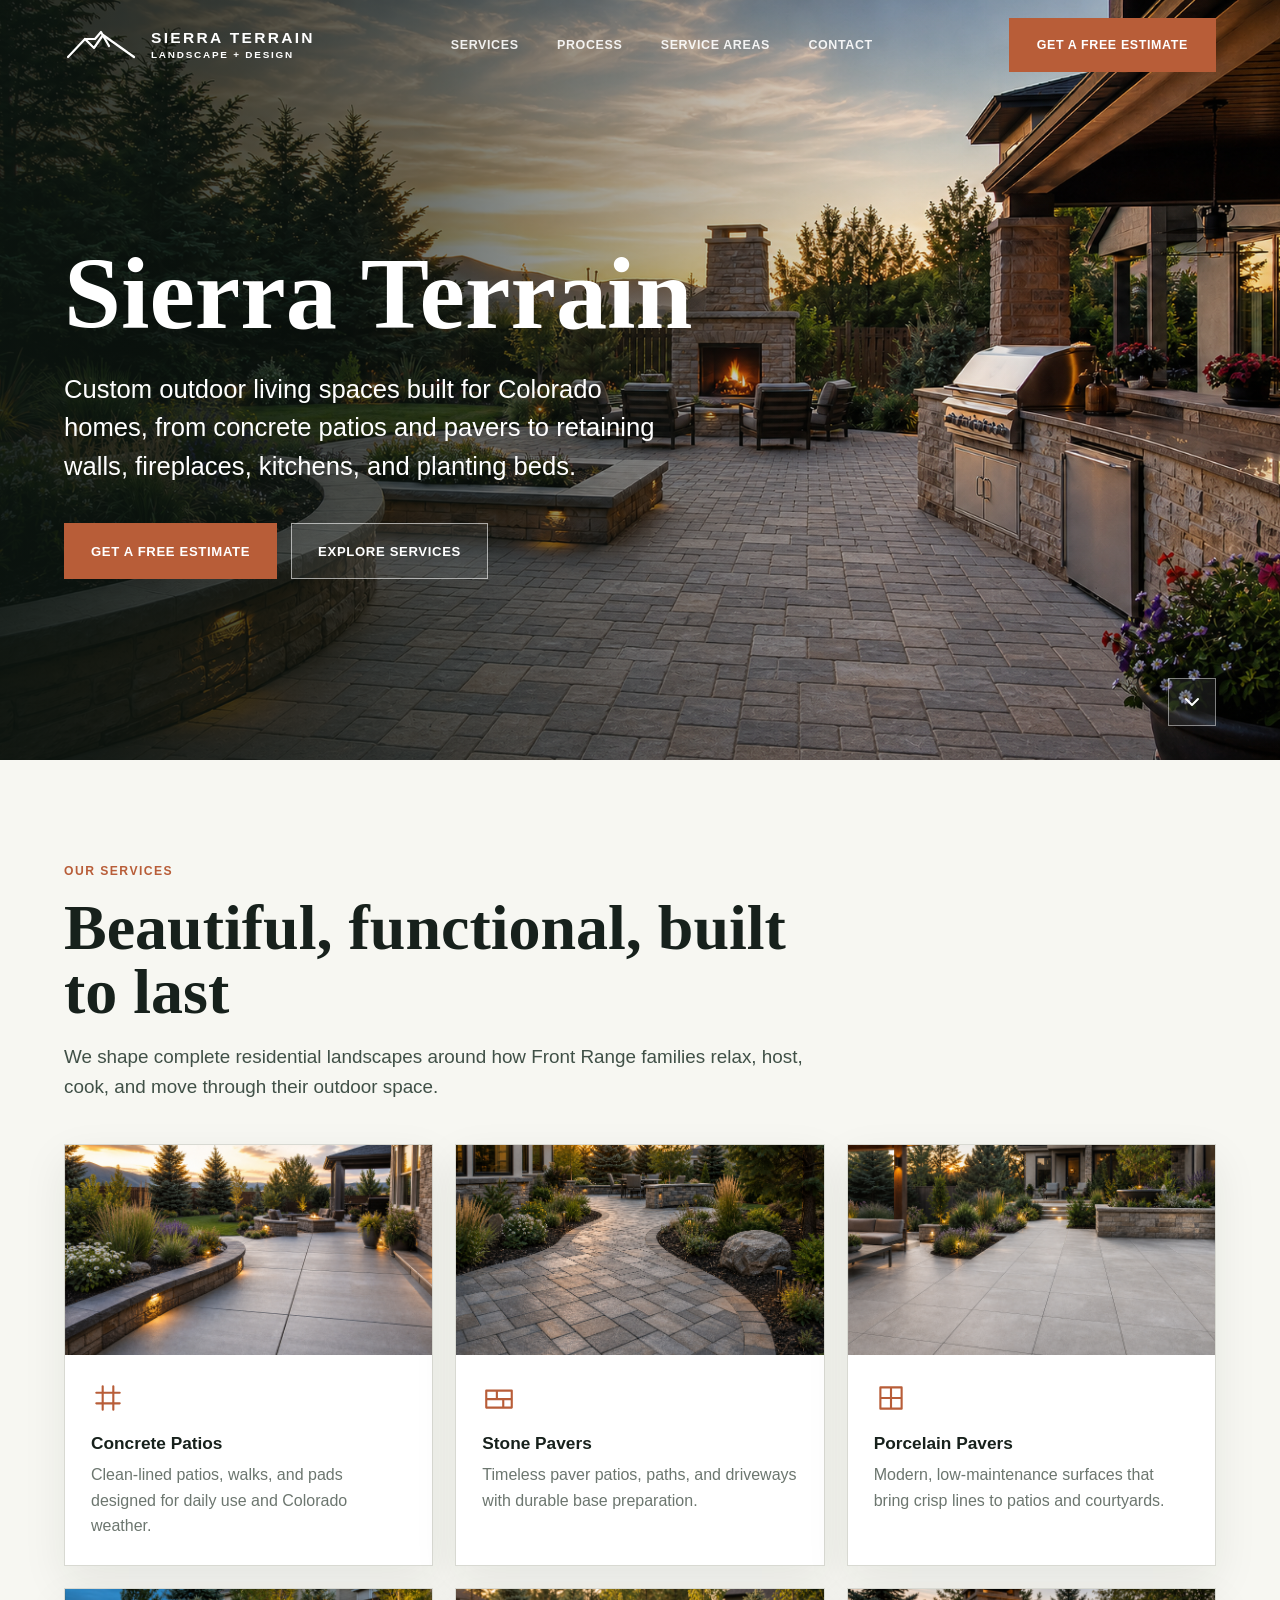
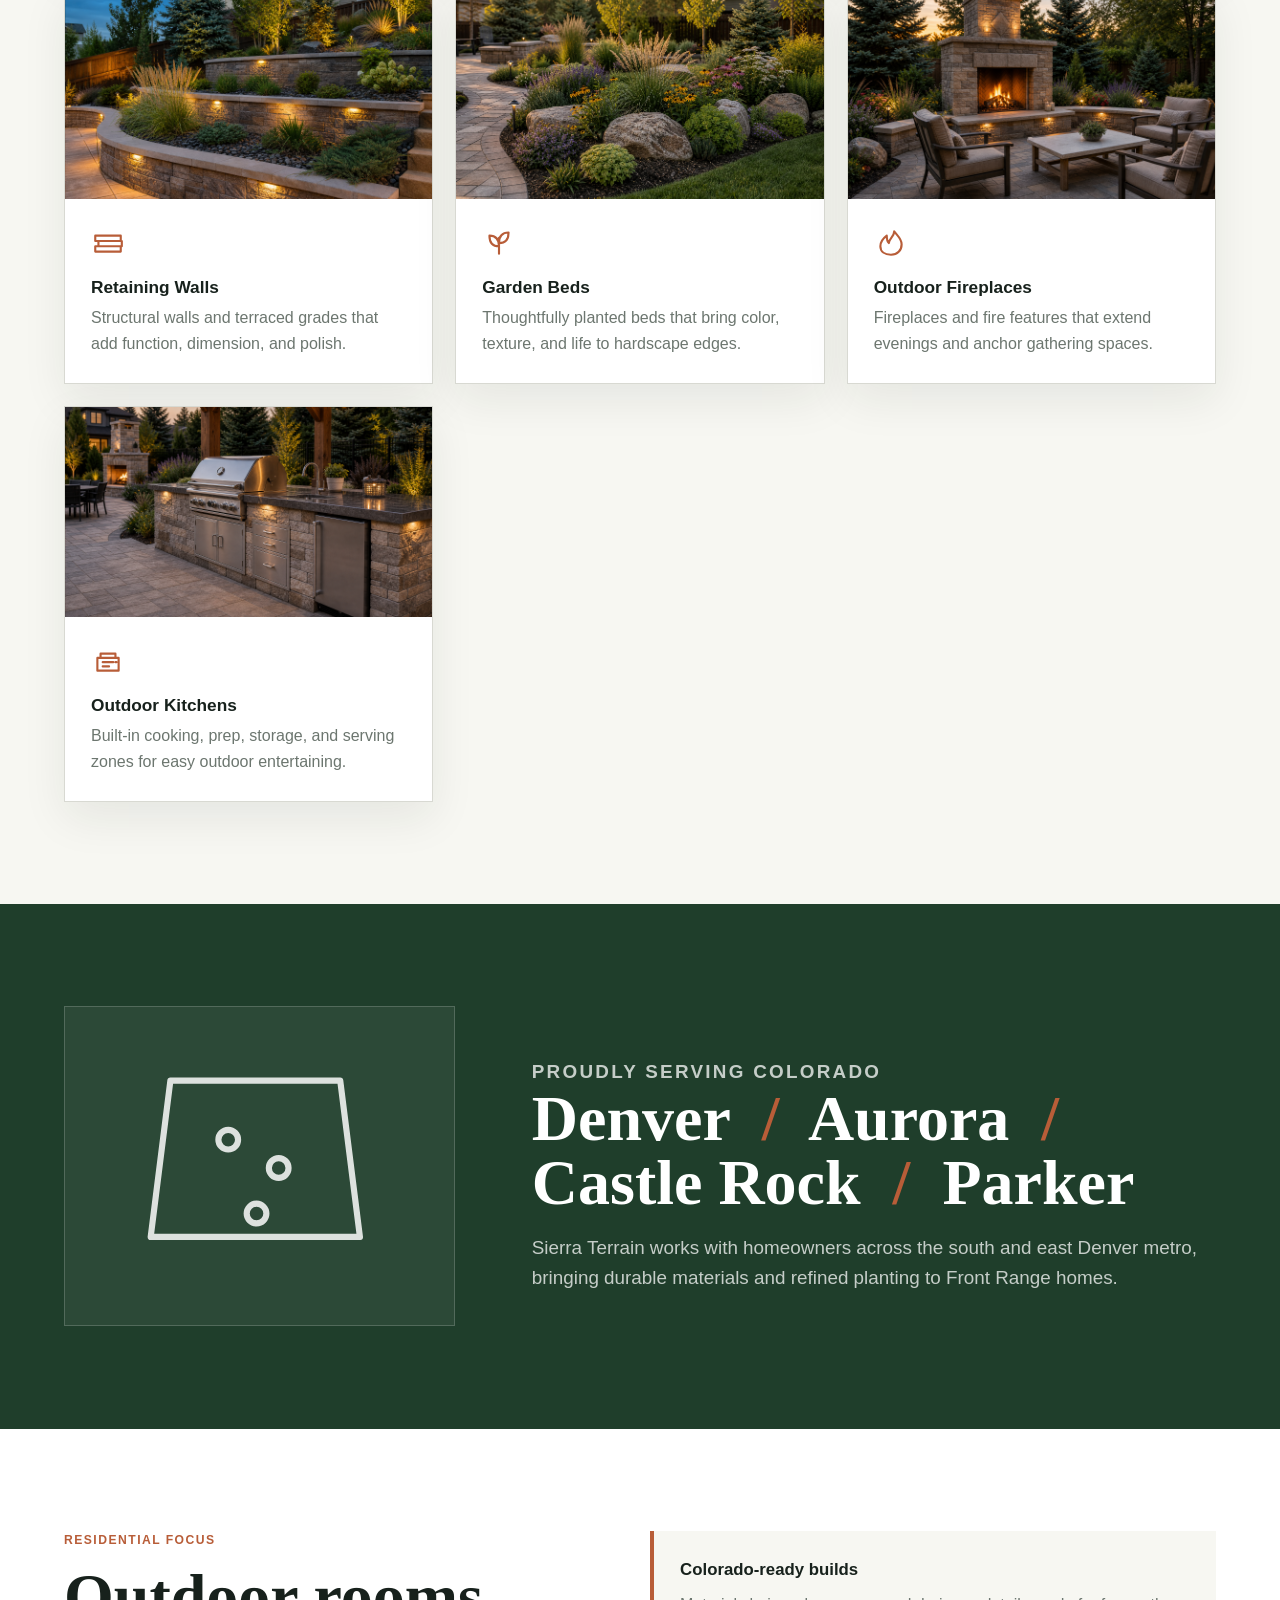
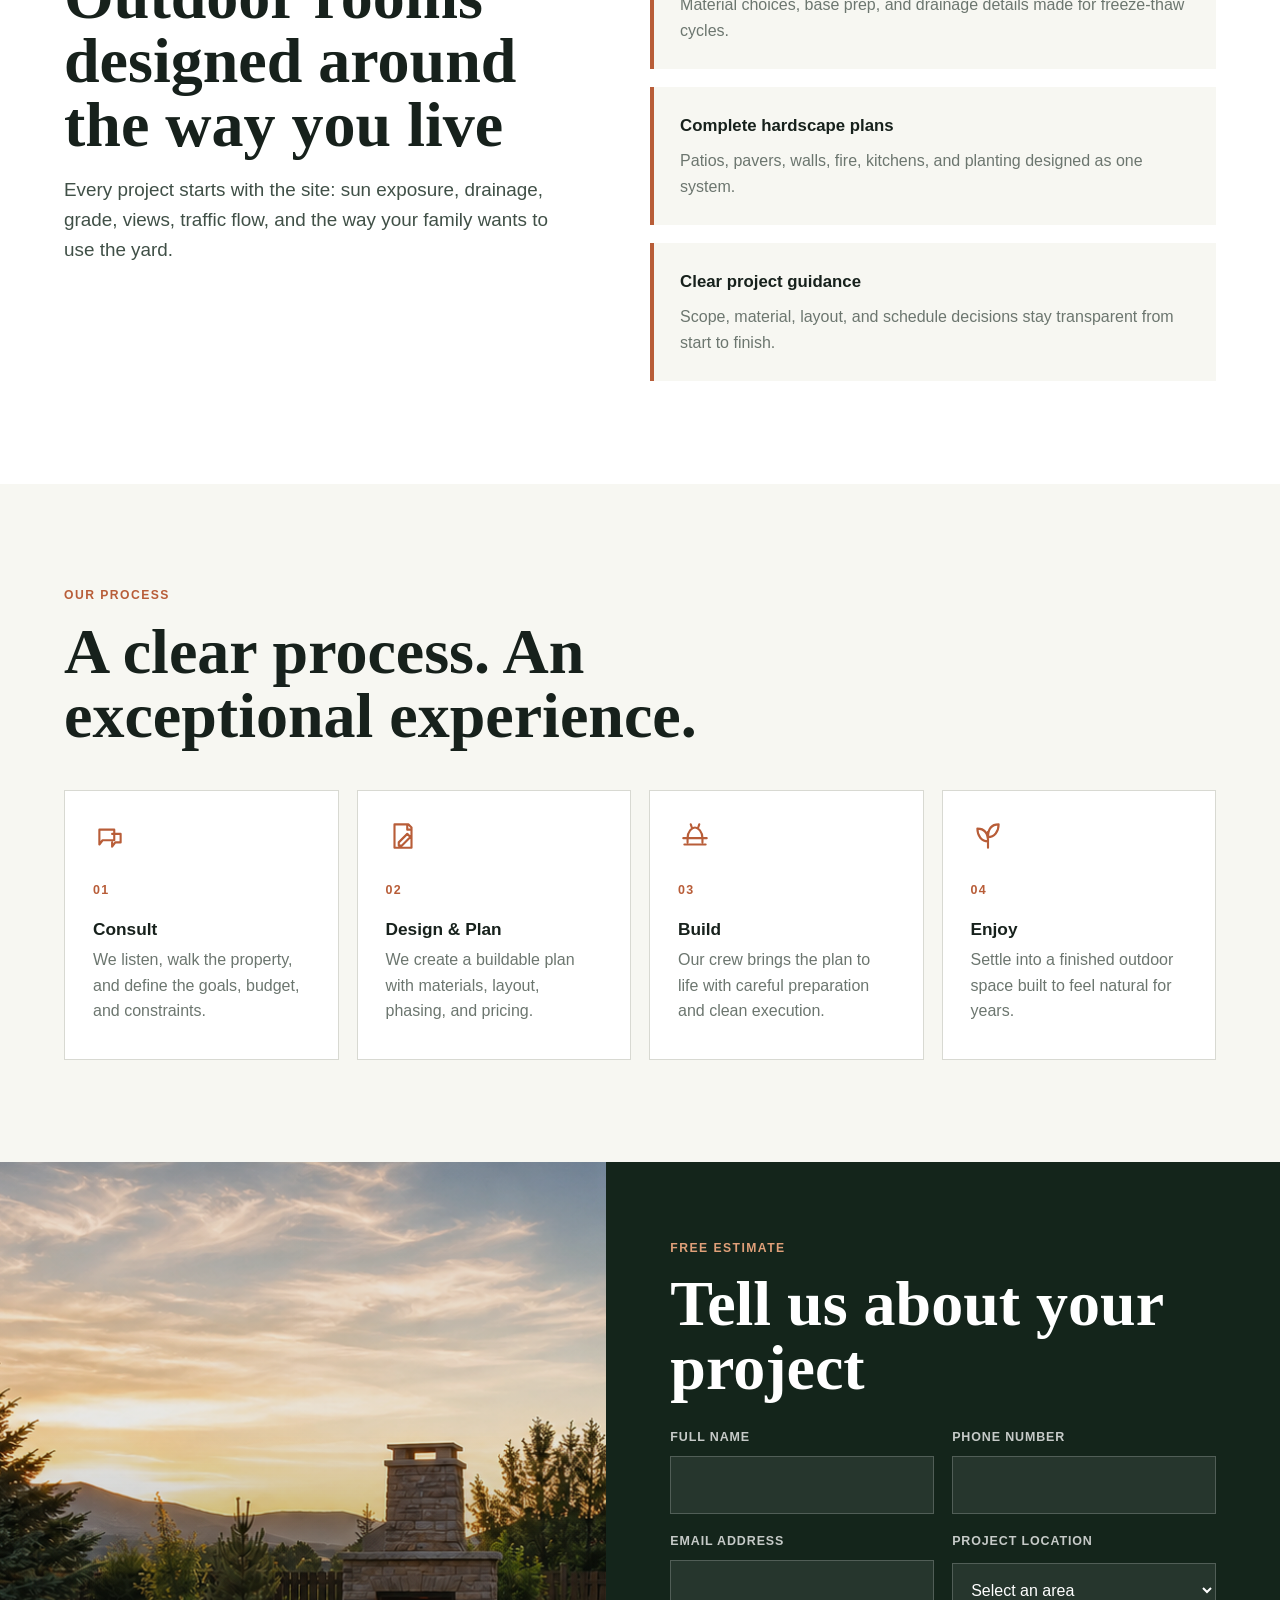
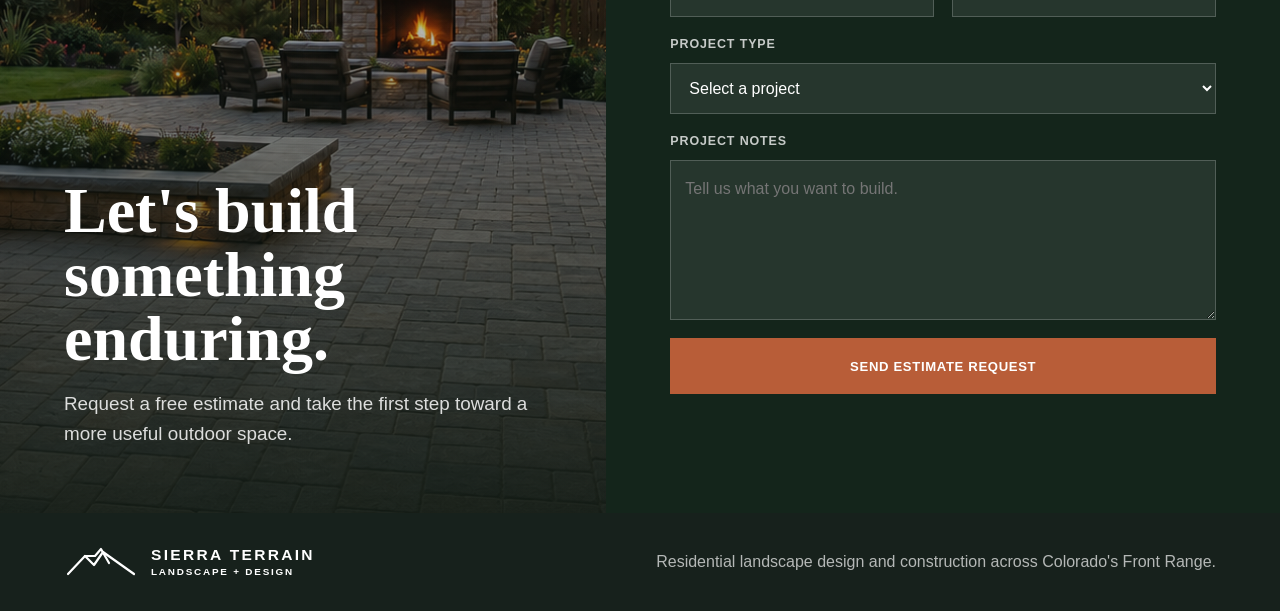
==== index.html @ 070f4c5e "feat: initialize site and yard coverage app" ====
<!doctype html>
<html lang="en">
  <head>
    <meta charset="UTF-8" />
    <meta name="viewport" content="width=device-width, initial-scale=1.0" />
    <meta
      name="description"
      content="Sierra Terrain designs and builds residential landscaping, patios, pavers, retaining walls, garden beds, outdoor fireplaces, and outdoor kitchens across Colorado's Front Range."
    />
    <title>Sierra Terrain | Colorado Residential Landscaping</title>
    <link rel="stylesheet" href="styles.css" />
  </head>
  <body>
    <header class="site-header" data-header>
      <a class="brand" href="#top" aria-label="Sierra Terrain home">
        <svg class="brand-mark" viewBox="0 0 74 38" aria-hidden="true">
          <path d="M4 31 21 13l9 9 9-13 31 22" />
          <path d="M21 13h10l6-7 8 14" />
        </svg>
        <span>
          <strong>Sierra Terrain</strong>
          <small>Landscape + Design</small>
        </span>
      </a>
      <button class="menu-toggle" type="button" aria-expanded="false" aria-controls="site-nav">
        <span></span>
        <span></span>
        <span></span>
        <span class="sr-only">Open menu</span>
      </button>
      <nav class="site-nav" id="site-nav" aria-label="Primary navigation">
        <a href="#services">Services</a>
        <a href="#process">Process</a>
        <a href="#areas">Service Areas</a>
        <a href="#contact">Contact</a>
      </nav>
      <a class="header-cta" href="#contact">Get a Free Estimate</a>
    </header>

    <main id="top">
      <section class="hero" aria-labelledby="hero-title">
        <div class="hero-copy">
          <h1 id="hero-title">Sierra Terrain</h1>
          <p class="hero-lede">
            Custom outdoor living spaces built for Colorado homes, from concrete patios
            and pavers to retaining walls, fireplaces, kitchens, and planting beds.
          </p>
          <div class="hero-actions">
            <a class="button button-primary" href="#contact">Get a Free Estimate</a>
            <a class="button button-ghost" href="#services">Explore Services</a>
          </div>
        </div>
        <a class="hero-scroll" href="#services" aria-label="Scroll to services">
          <svg viewBox="0 0 24 24" aria-hidden="true">
            <path d="m6 9 6 6 6-6" />
          </svg>
        </a>
      </section>

      <section class="services section" id="services" aria-labelledby="services-title">
        <div class="section-heading">
          <p class="section-label">Our services</p>
          <h2 id="services-title">Beautiful, functional, built to last</h2>
          <p>
            We shape complete residential landscapes around how Front Range families
            relax, host, cook, and move through their outdoor space.
          </p>
        </div>
        <div class="service-grid">
          <article class="service-card">
            <div class="service-media media-concrete"></div>
            <div class="service-body">
              <svg viewBox="0 0 32 32" aria-hidden="true"><path d="M5 11h22M5 21h22M11 5v22M21 5v22" /></svg>
              <h3>Concrete Patios</h3>
              <p>Clean-lined patios, walks, and pads designed for daily use and Colorado weather.</p>
            </div>
          </article>
          <article class="service-card">
            <div class="service-media media-stone"></div>
            <div class="service-body">
              <svg viewBox="0 0 32 32" aria-hidden="true"><path d="M4 9h10v8H4zM14 9h14v8H14zM4 17h16v8H4zM20 17h8v8h-8z" /></svg>
              <h3>Stone Pavers</h3>
              <p>Timeless paver patios, paths, and driveways with durable base preparation.</p>
            </div>
          </article>
          <article class="service-card">
            <div class="service-media media-porcelain"></div>
            <div class="service-body">
              <svg viewBox="0 0 32 32" aria-hidden="true"><path d="M6 6h20v20H6zM16 6v20M6 16h20" /></svg>
              <h3>Porcelain Pavers</h3>
              <p>Modern, low-maintenance surfaces that bring crisp lines to patios and courtyards.</p>
            </div>
          </article>
          <article class="service-card">
            <div class="service-media media-wall"></div>
            <div class="service-body">
              <svg viewBox="0 0 32 32" aria-hidden="true"><path d="M4 10h24v5H4zM7 15h22v5H7zM4 20h24v5H4z" /></svg>
              <h3>Retaining Walls</h3>
              <p>Structural walls and terraced grades that add function, dimension, and polish.</p>
            </div>
          </article>
          <article class="service-card">
            <div class="service-media media-garden"></div>
            <div class="service-body">
              <svg viewBox="0 0 32 32" aria-hidden="true"><path d="M16 27V12M16 20c-6 0-9-4-9-10 6 0 9 4 9 10ZM16 17c6 0 9-4 9-10-6 0-9 4-9 10Z" /></svg>
              <h3>Garden Beds</h3>
              <p>Thoughtfully planted beds that bring color, texture, and life to hardscape edges.</p>
            </div>
          </article>
          <article class="service-card">
            <div class="service-media media-fire"></div>
            <div class="service-body">
              <svg viewBox="0 0 32 32" aria-hidden="true"><path d="M16 28c6 0 10-4 10-10 0-5-4-8-7-12 0 5-5 7-5 11-2-2-2-5-2-7-4 3-6 6-6 10 0 5 4 8 10 8Z" /></svg>
              <h3>Outdoor Fireplaces</h3>
              <p>Fireplaces and fire features that extend evenings and anchor gathering spaces.</p>
            </div>
          </article>
          <article class="service-card">
            <div class="service-media media-kitchen"></div>
            <div class="service-body">
              <svg viewBox="0 0 32 32" aria-hidden="true"><path d="M6 14h20v12H6zM9 10h14v4H9zM11 18h10M11 22h6M23 18h1" /></svg>
              <h3>Outdoor Kitchens</h3>
              <p>Built-in cooking, prep, storage, and serving zones for easy outdoor entertaining.</p>
            </div>
          </article>
        </div>
      </section>

      <section class="area-band" id="areas" aria-labelledby="areas-title">
        <div class="area-map" aria-hidden="true">
          <svg viewBox="0 0 260 180">
            <path d="M58 20h138l16 127H42z" />
            <circle cx="105" cy="68" r="8" />
            <circle cx="146" cy="91" r="8" />
            <circle cx="128" cy="128" r="8" />
          </svg>
        </div>
        <div>
          <p class="section-label">Proudly serving Colorado</p>
          <h2 id="areas-title">Denver <span></span> Aurora <span></span> Castle Rock <span></span> Parker</h2>
          <p>
            Sierra Terrain works with homeowners across the south and east Denver metro,
            bringing durable materials and refined planting to Front Range homes.
          </p>
        </div>
      </section>

      <section class="feature section" aria-labelledby="feature-title">
        <div class="feature-copy">
          <p class="section-label">Residential focus</p>
          <h2 id="feature-title">Outdoor rooms designed around the way you live</h2>
          <p>
            Every project starts with the site: sun exposure, drainage, grade, views,
            traffic flow, and the way your family wants to use the yard.
          </p>
        </div>
        <div class="feature-list">
          <div>
            <strong>Colorado-ready builds</strong>
            <p>Material choices, base prep, and drainage details made for freeze-thaw cycles.</p>
          </div>
          <div>
            <strong>Complete hardscape plans</strong>
            <p>Patios, pavers, walls, fire, kitchens, and planting designed as one system.</p>
          </div>
          <div>
            <strong>Clear project guidance</strong>
            <p>Scope, material, layout, and schedule decisions stay transparent from start to finish.</p>
          </div>
        </div>
      </section>

      <section class="process section" id="process" aria-labelledby="process-title">
        <div class="section-heading">
          <p class="section-label">Our process</p>
          <h2 id="process-title">A clear process. An exceptional experience.</h2>
        </div>
        <div class="process-steps">
          <article>
            <svg viewBox="0 0 32 32" aria-hidden="true"><path d="M6 10h14v10H9l-3 4V10ZM18 14h8v8h-5l-3 4v-4" /></svg>
            <span>01</span>
            <h3>Consult</h3>
            <p>We listen, walk the property, and define the goals, budget, and constraints.</p>
          </article>
          <article>
            <svg viewBox="0 0 32 32" aria-hidden="true"><path d="M8 5h13l3 3v19H8zM20 5v5h4M12 22l8-8 3 3-8 8h-3z" /></svg>
            <span>02</span>
            <h3>Design & Plan</h3>
            <p>We create a buildable plan with materials, layout, phasing, and pricing.</p>
          </article>
          <article>
            <svg viewBox="0 0 32 32" aria-hidden="true"><path d="M6 24h20M9 22v-4c0-6 4-10 7-10s7 4 7 10v4M13 8l-1-3M19 8l1-3M5 18h22" /></svg>
            <span>03</span>
            <h3>Build</h3>
            <p>Our crew brings the plan to life with careful preparation and clean execution.</p>
          </article>
          <article>
            <svg viewBox="0 0 32 32" aria-hidden="true"><path d="M16 27V12M16 21c-6 0-10-5-10-12 7 0 10 5 10 12ZM16 17c6 0 10-5 10-12-7 0-10 5-10 12Z" /></svg>
            <span>04</span>
            <h3>Enjoy</h3>
            <p>Settle into a finished outdoor space built to feel natural for years.</p>
          </article>
        </div>
      </section>

      <section class="estimate" id="contact" aria-labelledby="contact-title">
        <div class="estimate-image">
          <div>
            <h2>Let's build something enduring.</h2>
            <p>Request a free estimate and take the first step toward a more useful outdoor space.</p>
          </div>
        </div>
        <div class="estimate-form-wrap">
          <p class="section-label">Free estimate</p>
          <h2 id="contact-title">Tell us about your project</h2>
          <form class="estimate-form" data-estimate-form>
            <label>
              <span>Full name</span>
              <input name="name" type="text" autocomplete="name" required />
            </label>
            <label>
              <span>Phone number</span>
              <input name="phone" type="tel" autocomplete="tel" required />
            </label>
            <label>
              <span>Email address</span>
              <input name="email" type="email" autocomplete="email" required />
            </label>
            <label>
              <span>Project location</span>
              <select name="location" required>
                <option value="">Select an area</option>
                <option>Denver</option>
                <option>Aurora</option>
                <option>Castle Rock</option>
                <option>Parker</option>
                <option>Nearby Front Range community</option>
              </select>
            </label>
            <label class="wide">
              <span>Project type</span>
              <select name="project" required>
                <option value="">Select a project</option>
                <option>Concrete patio</option>
                <option>Stone pavers</option>
                <option>Porcelain pavers</option>
                <option>Retaining wall</option>
                <option>Garden beds</option>
                <option>Outdoor fireplace</option>
                <option>Outdoor kitchen</option>
                <option>Complete landscape design</option>
              </select>
            </label>
            <label class="wide">
              <span>Project notes</span>
              <textarea name="message" rows="5" placeholder="Tell us what you want to build."></textarea>
            </label>
            <button class="button button-primary wide" type="submit">Send Estimate Request</button>
            <p class="form-status" role="status" aria-live="polite"></p>
          </form>
        </div>
      </section>
    </main>

    <footer class="site-footer">
      <a class="brand" href="#top" aria-label="Sierra Terrain home">
        <svg class="brand-mark" viewBox="0 0 74 38" aria-hidden="true">
          <path d="M4 31 21 13l9 9 9-13 31 22" />
          <path d="M21 13h10l6-7 8 14" />
        </svg>
        <span>
          <strong>Sierra Terrain</strong>
          <small>Landscape + Design</small>
        </span>
      </a>
      <p>Residential landscape design and construction across Colorado's Front Range.</p>
    </footer>

    <script src="script.js"></script>
  </body>
</html>
---- styles.css ----
:root {
  --ink: #17211c;
  --ink-soft: #405047;
  --muted: #6c766f;
  --forest: #1f3e2b;
  --forest-deep: #14251b;
  --spruce: #2f5b3f;
  --rust: #b85d38;
  --rust-dark: #944727;
  --stone: #e7e7e1;
  --line: #d8d9d2;
  --paper: #ffffff;
  --paper-soft: #f7f7f2;
  --shadow: 0 22px 60px rgba(23, 33, 28, 0.16);
  --serif: Georgia, "Times New Roman", serif;
  --sans: Arial, Helvetica, sans-serif;
}

* {
  box-sizing: border-box;
}

html {
  scroll-behavior: smooth;
}

body {
  margin: 0;
  background: var(--paper);
  color: var(--ink);
  font-family: var(--sans);
  font-size: 16px;
  line-height: 1.6;
}

body.nav-open {
  overflow: hidden;
}

a {
  color: inherit;
  text-decoration: none;
}

img,
svg {
  display: block;
}

button,
input,
select,
textarea {
  font: inherit;
}

.sr-only {
  position: absolute;
  width: 1px;
  height: 1px;
  padding: 0;
  margin: -1px;
  overflow: hidden;
  clip: rect(0, 0, 0, 0);
  white-space: nowrap;
  border: 0;
}

.site-header {
  position: fixed;
  z-index: 20;
  top: 0;
  left: 0;
  right: 0;
  display: grid;
  grid-template-columns: auto 1fr auto;
  align-items: center;
  gap: 34px;
  min-height: 88px;
  padding: 18px clamp(22px, 5vw, 68px);
  color: #fff;
  transition: background 180ms ease, box-shadow 180ms ease, color 180ms ease;
}

.site-header.is-scrolled,
.site-header.nav-active {
  background: rgba(20, 37, 27, 0.94);
  box-shadow: 0 12px 36px rgba(0, 0, 0, 0.2);
  backdrop-filter: blur(16px);
}

.brand {
  display: inline-flex;
  align-items: center;
  gap: 13px;
  min-width: 0;
  text-transform: uppercase;
}

.brand-mark {
  width: 74px;
  height: 38px;
  color: currentColor;
  fill: none;
  stroke: currentColor;
  stroke-width: 2.2;
  stroke-linecap: round;
  stroke-linejoin: round;
}

.brand strong {
  display: block;
  font-size: 0.97rem;
  line-height: 1.02;
  letter-spacing: 0.15em;
  font-weight: 800;
}

.brand small {
  display: block;
  margin-top: 4px;
  font-size: 0.62rem;
  line-height: 1;
  letter-spacing: 0.18em;
  font-weight: 700;
}

.site-nav {
  display: flex;
  justify-content: center;
  gap: clamp(18px, 3vw, 42px);
}

.site-nav a,
.header-cta {
  font-size: 0.78rem;
  line-height: 1;
  font-weight: 800;
  text-transform: uppercase;
  letter-spacing: 0.05em;
}

.site-nav a {
  padding: 12px 0;
  opacity: 0.9;
}

.site-nav a:hover,
.site-nav a:focus-visible {
  opacity: 1;
}

.header-cta {
  display: inline-flex;
  align-items: center;
  justify-content: center;
  min-height: 54px;
  padding: 0 28px;
  background: var(--rust);
  color: #fff;
  transition: background 160ms ease, transform 160ms ease;
}

.header-cta:hover,
.header-cta:focus-visible,
.button-primary:hover,
.button-primary:focus-visible {
  background: var(--rust-dark);
  transform: translateY(-1px);
}

.menu-toggle {
  display: none;
  justify-self: end;
  width: 46px;
  height: 46px;
  border: 1px solid rgba(255, 255, 255, 0.45);
  background: rgba(255, 255, 255, 0.08);
  color: #fff;
  cursor: pointer;
}

.menu-toggle span:not(.sr-only) {
  display: block;
  width: 18px;
  height: 2px;
  margin: 5px auto;
  background: currentColor;
}

.hero {
  position: relative;
  min-height: min(760px, 88svh);
  display: flex;
  align-items: center;
  padding: 136px clamp(24px, 5vw, 72px) 72px;
  color: #fff;
  background:
    linear-gradient(90deg, rgba(12, 21, 16, 0.88) 0%, rgba(12, 21, 16, 0.58) 34%, rgba(12, 21, 16, 0.05) 70%),
    url("assets/colorado-backyard.png") center / cover no-repeat;
}

.hero-copy {
  width: min(650px, 100%);
}

.hero h1 {
  margin: 0;
  font-family: var(--serif);
  font-size: clamp(4rem, 8vw, 7.7rem);
  line-height: 0.95;
  font-weight: 700;
}

.hero-lede {
  width: min(600px, 100%);
  margin: 28px 0 0;
  font-size: clamp(1.08rem, 2vw, 1.62rem);
  line-height: 1.5;
  font-weight: 500;
}

.hero-actions {
  display: flex;
  flex-wrap: wrap;
  gap: 14px;
  margin-top: 38px;
}

.button {
  display: inline-flex;
  align-items: center;
  justify-content: center;
  min-height: 56px;
  padding: 0 26px;
  border: 1px solid transparent;
  cursor: pointer;
  font-size: 0.82rem;
  line-height: 1;
  font-weight: 800;
  text-transform: uppercase;
  letter-spacing: 0.05em;
  transition: background 160ms ease, border-color 160ms ease, color 160ms ease, transform 160ms ease;
}

.button-primary {
  background: var(--rust);
  color: #fff;
}

.button-ghost {
  color: #fff;
  border-color: rgba(255, 255, 255, 0.58);
  background: rgba(255, 255, 255, 0.08);
}

.button-ghost:hover,
.button-ghost:focus-visible {
  background: rgba(255, 255, 255, 0.18);
  border-color: #fff;
}

.hero-scroll {
  position: absolute;
  right: clamp(24px, 5vw, 72px);
  bottom: 34px;
  display: grid;
  place-items: center;
  width: 48px;
  height: 48px;
  border: 1px solid rgba(255, 255, 255, 0.45);
  background: rgba(255, 255, 255, 0.08);
}

.hero-scroll svg {
  width: 24px;
  height: 24px;
  fill: none;
  stroke: currentColor;
  stroke-width: 2;
  stroke-linecap: round;
  stroke-linejoin: round;
}

.section {
  padding: clamp(70px, 8vw, 120px) clamp(22px, 5vw, 72px);
}

.section-heading {
  width: min(760px, 100%);
  margin-bottom: 42px;
}

.section-heading h2,
.feature-copy h2,
.area-band h2,
.estimate h2 {
  margin: 0;
  font-family: var(--serif);
  font-size: clamp(2.4rem, 5vw, 4.8rem);
  line-height: 1;
  font-weight: 700;
}

.section-heading p:not(.section-label),
.feature-copy p:not(.section-label),
.area-band p,
.estimate-image p {
  margin: 18px 0 0;
  color: var(--ink-soft);
  font-size: clamp(1rem, 1.5vw, 1.18rem);
}

.section-label {
  margin: 0 0 14px;
  color: var(--rust);
  font-size: 0.76rem;
  font-weight: 900;
  text-transform: uppercase;
  letter-spacing: 0.12em;
}

.services {
  background: var(--paper-soft);
}

.service-grid {
  display: grid;
  grid-template-columns: repeat(3, minmax(0, 1fr));
  gap: 22px;
}

.service-card {
  overflow: hidden;
  background: var(--paper);
  border: 1px solid var(--line);
  box-shadow: 0 16px 42px rgba(23, 33, 28, 0.08);
}

.service-media {
  min-height: 210px;
  background-position: center;
  background-size: cover;
}

.media-concrete {
  background-image: url("assets/service-concrete-patio.png");
}

.media-stone {
  background-image: url("assets/service-stone-pavers.png");
}

.media-porcelain {
  background-image: url("assets/service-porcelain-pavers.png");
}

.media-wall {
  background-image: url("assets/service-retaining-walls.png");
}

.media-garden {
  background-image: url("assets/service-garden-beds.png");
}

.media-fire {
  background-image: url("assets/service-outdoor-fireplaces.png");
}

.media-kitchen {
  background-image: url("assets/service-outdoor-kitchens.png");
}

.service-body {
  padding: 26px;
}

.service-body svg,
.process-steps svg {
  width: 34px;
  height: 34px;
  color: var(--rust);
  fill: none;
  stroke: currentColor;
  stroke-width: 2;
  stroke-linecap: round;
  stroke-linejoin: round;
}

.service-body h3,
.process-steps h3 {
  margin: 18px 0 8px;
  font-size: 1.08rem;
  line-height: 1.2;
}

.service-body p,
.process-steps p,
.feature-list p {
  margin: 0;
  color: var(--muted);
}

.area-band {
  display: grid;
  grid-template-columns: minmax(240px, 0.8fr) minmax(0, 1.4fr);
  align-items: center;
  gap: clamp(34px, 6vw, 78px);
  padding: clamp(70px, 8vw, 110px) clamp(22px, 5vw, 72px);
  background: var(--forest);
  color: #fff;
}

.area-band .section-label,
.area-band p {
  color: rgba(255, 255, 255, 0.74);
}

.area-band h2 span::before {
  content: "/";
  color: var(--rust);
  margin: 0 0.25em;
}

.area-map {
  display: grid;
  place-items: center;
  min-height: 320px;
  border: 1px solid rgba(255, 255, 255, 0.18);
  background: rgba(255, 255, 255, 0.06);
}

.area-map svg {
  width: min(320px, 86%);
  fill: none;
  stroke: currentColor;
  stroke-width: 5;
  stroke-linecap: round;
  stroke-linejoin: round;
  opacity: 0.84;
}

.feature {
  display: grid;
  grid-template-columns: minmax(0, 0.9fr) minmax(0, 1fr);
  gap: clamp(32px, 6vw, 88px);
  align-items: start;
}

.feature-list {
  display: grid;
  gap: 18px;
}

.feature-list div {
  padding: 26px;
  border-left: 4px solid var(--rust);
  background: var(--paper-soft);
}

.feature-list strong {
  display: block;
  margin-bottom: 8px;
  font-size: 1.05rem;
}

.process {
  background: var(--paper-soft);
}

.process-steps {
  display: grid;
  grid-template-columns: repeat(4, minmax(0, 1fr));
  gap: 18px;
}

.process-steps article {
  min-height: 270px;
  padding: 28px;
  background: var(--paper);
  border: 1px solid var(--line);
}

.process-steps span {
  display: block;
  margin-top: 28px;
  color: var(--rust);
  font-size: 0.78rem;
  font-weight: 900;
  letter-spacing: 0.1em;
}

.estimate {
  display: grid;
  grid-template-columns: minmax(0, 0.9fr) minmax(420px, 1fr);
  min-height: 720px;
}

.estimate-image {
  display: flex;
  align-items: flex-end;
  padding: clamp(32px, 5vw, 72px);
  color: #fff;
  background:
    linear-gradient(0deg, rgba(15, 25, 18, 0.88), rgba(15, 25, 18, 0.08) 72%),
    url("assets/colorado-backyard.png") center / cover no-repeat;
}

.estimate-image h2 {
  color: #fff;
}

.estimate-image p {
  color: rgba(255, 255, 255, 0.84);
}

.estimate-form-wrap {
  padding: clamp(42px, 6vw, 82px) clamp(24px, 5vw, 72px);
  background: var(--forest-deep);
  color: #fff;
}

.estimate-form-wrap .section-label {
  color: #e0a079;
}

.estimate-form {
  display: grid;
  grid-template-columns: 1fr 1fr;
  gap: 18px;
  margin-top: 28px;
}

.estimate-form label {
  display: grid;
  gap: 8px;
}

.estimate-form span {
  color: rgba(255, 255, 255, 0.76);
  font-size: 0.78rem;
  font-weight: 800;
  text-transform: uppercase;
  letter-spacing: 0.07em;
}

.estimate-form input,
.estimate-form select,
.estimate-form textarea {
  width: 100%;
  border: 1px solid rgba(255, 255, 255, 0.2);
  border-radius: 0;
  background: rgba(255, 255, 255, 0.08);
  color: #fff;
  padding: 15px 14px;
  outline: 0;
}

.estimate-form textarea {
  resize: vertical;
}

.estimate-form option {
  color: var(--ink);
}

.estimate-form input:focus,
.estimate-form select:focus,
.estimate-form textarea:focus {
  border-color: rgba(255, 255, 255, 0.7);
  background: rgba(255, 255, 255, 0.12);
}

.wide {
  grid-column: 1 / -1;
}

.form-status {
  min-height: 24px;
  margin: 0;
  color: rgba(255, 255, 255, 0.78);
}

.site-footer {
  display: flex;
  align-items: center;
  justify-content: space-between;
  gap: 24px;
  padding: 30px clamp(22px, 5vw, 72px);
  background: var(--ink);
  color: #fff;
}

.site-footer p {
  margin: 0;
  color: rgba(255, 255, 255, 0.68);
}

@media (max-width: 1050px) {
  .site-header {
    grid-template-columns: auto auto;
  }

  .menu-toggle {
    display: block;
  }

  .site-nav,
  .header-cta {
    display: none;
  }

  .site-header.nav-active .site-nav {
    position: fixed;
    inset: 88px 0 auto;
    display: grid;
    justify-content: stretch;
    gap: 0;
    padding: 18px 24px 28px;
    background: rgba(20, 37, 27, 0.98);
  }

  .site-header.nav-active .site-nav a {
    padding: 18px 0;
    border-bottom: 1px solid rgba(255, 255, 255, 0.12);
  }

  .service-grid,
  .process-steps {
    grid-template-columns: repeat(2, minmax(0, 1fr));
  }

  .feature,
  .area-band,
  .estimate {
    grid-template-columns: 1fr;
  }

  .estimate {
    min-height: 0;
  }
}

@media (max-width: 680px) {
  .site-header {
    min-height: 76px;
    padding: 14px 18px;
  }

  .brand-mark {
    width: 58px;
  }

  .brand strong {
    font-size: 0.82rem;
  }

  .brand small {
    font-size: 0.55rem;
  }

  .hero {
    min-height: 720px;
    padding: 116px 20px 70px;
  }

  .hero h1 {
    font-size: clamp(3.4rem, 18vw, 5rem);
  }

  .hero-scroll {
    left: 20px;
    right: auto;
  }

  .section,
  .area-band,
  .estimate-form-wrap,
  .estimate-image {
    padding-inline: 20px;
  }

  .service-grid,
  .process-steps,
  .estimate-form {
    grid-template-columns: 1fr;
  }

  .service-media {
    min-height: 230px;
  }

  .process-steps article {
    min-height: 0;
  }

  .site-footer {
    align-items: flex-start;
    flex-direction: column;
  }
}
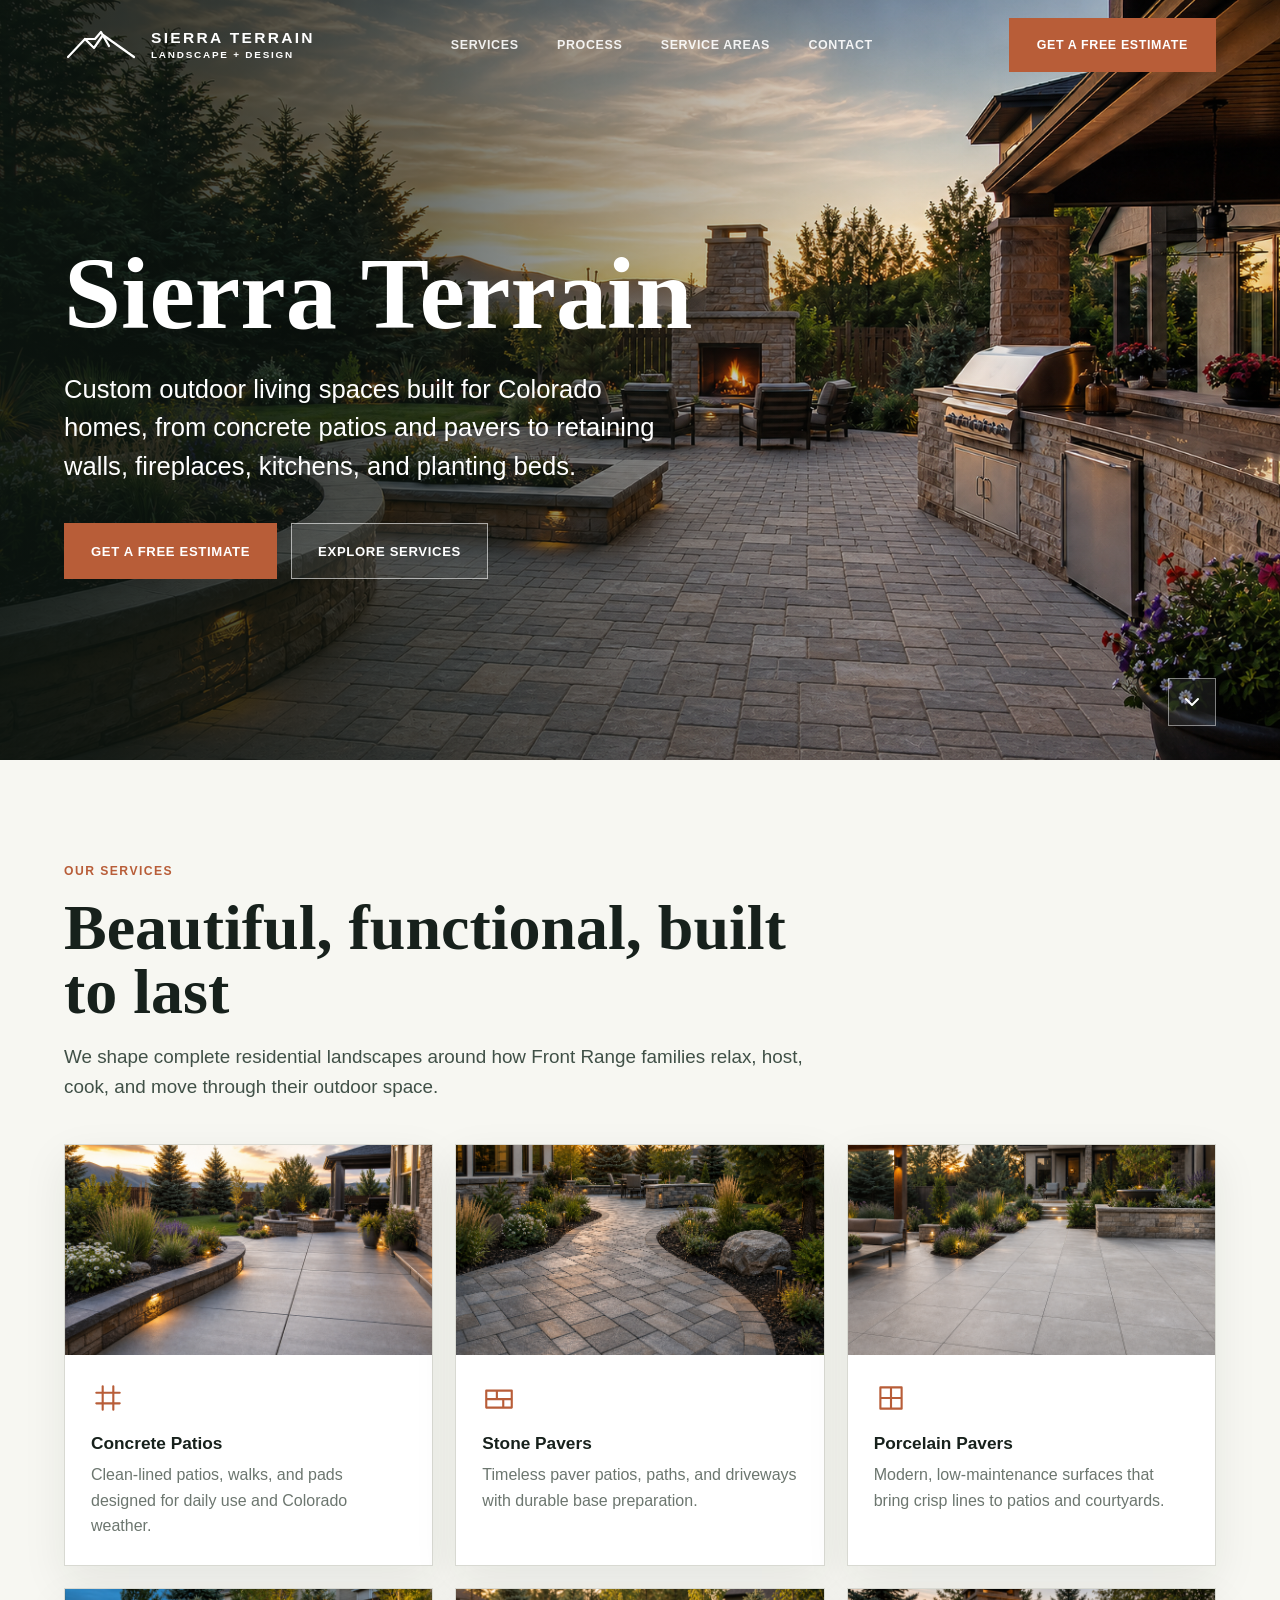
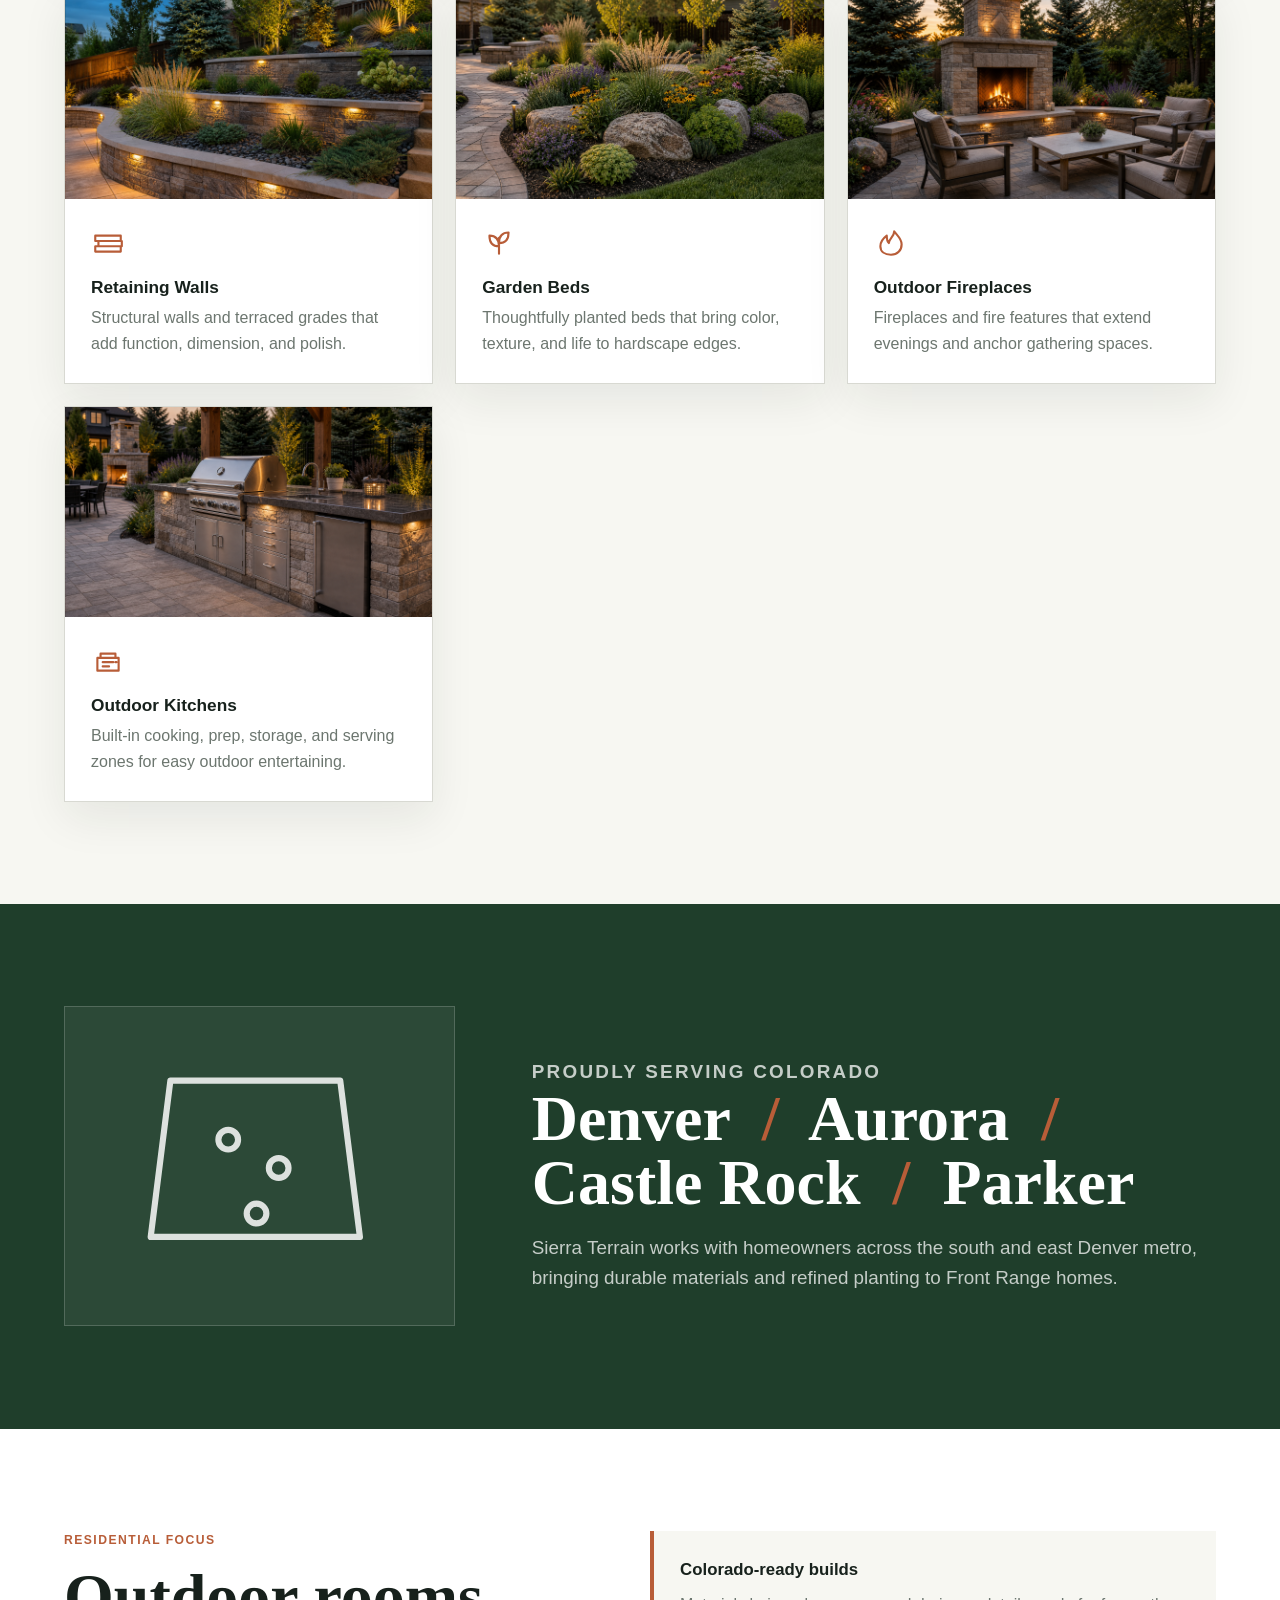
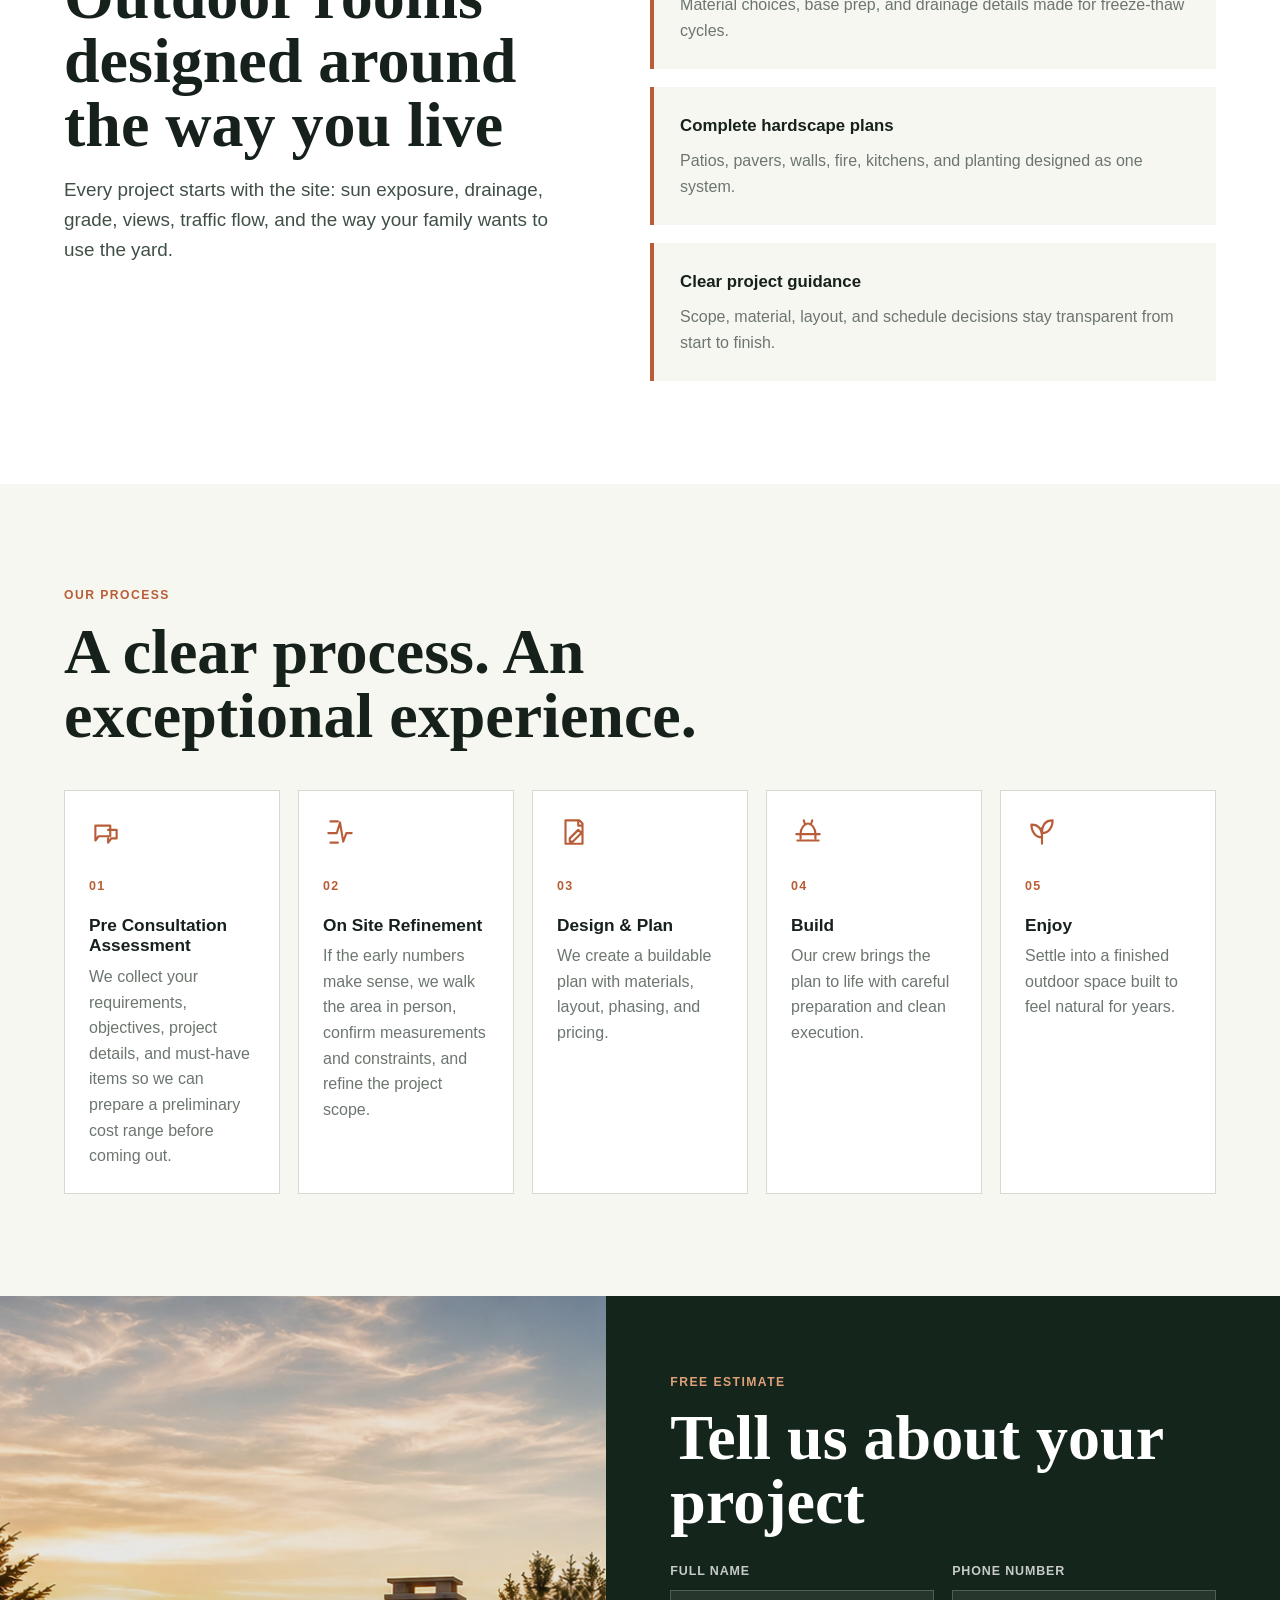
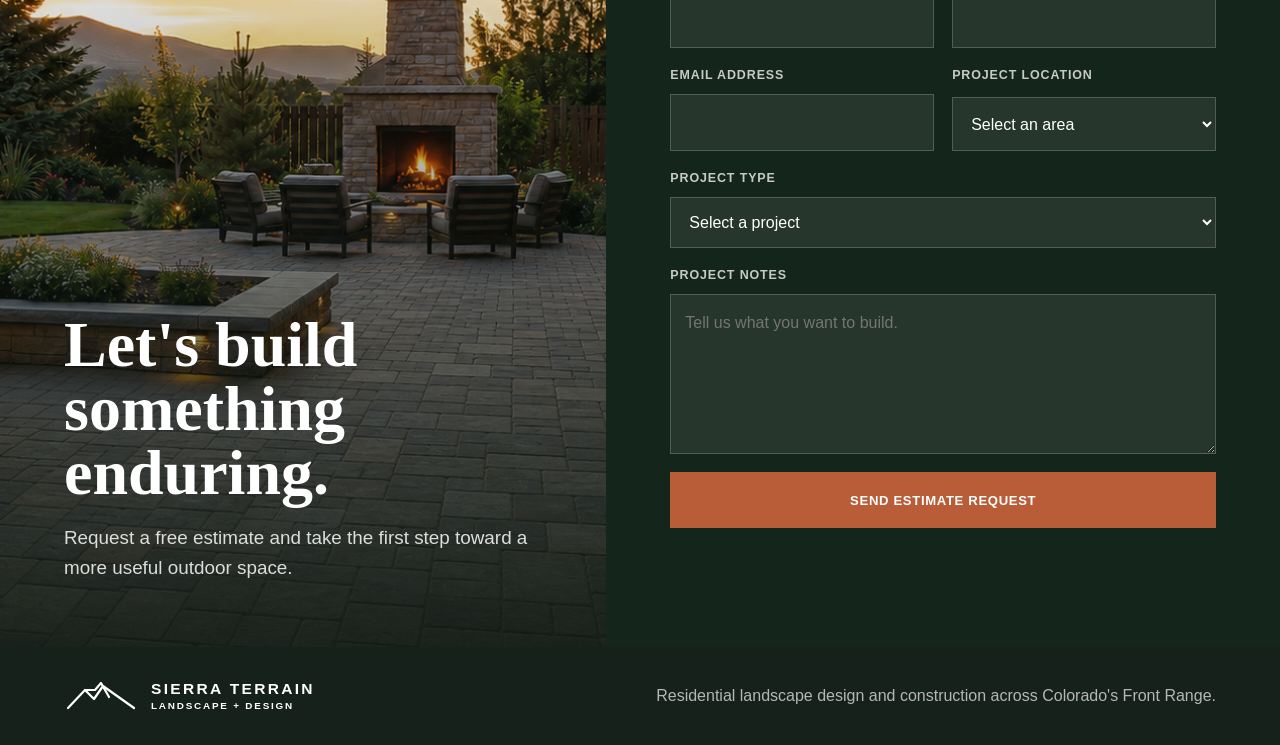
==== commit 796971b4: "fix: remove yard-coverage-app" ====
--- a/index.html
+++ b/index.html
@@ -179,24 +179,36 @@
           <article>
             <svg viewBox="0 0 32 32" aria-hidden="true"><path d="M6 10h14v10H9l-3 4V10ZM18 14h8v8h-5l-3 4v-4" /></svg>
             <span>01</span>
-            <h3>Consult</h3>
-            <p>We listen, walk the property, and define the goals, budget, and constraints.</p>
+            <h3>Pre Consultation Assessment</h3>
+            <p>
+              We collect your requirements, objectives, project details, and must-have
+              items so we can prepare a preliminary cost range before coming out.
+            </p>
+          </article>
+          <article>
+            <svg viewBox="0 0 32 32" aria-hidden="true"><path d="M5 17h8l3-10 3 18 3-8h5M7 6h7M7 26h7" /></svg>
+            <span>02</span>
+            <h3>On Site Refinement</h3>
+            <p>
+              If the early numbers make sense, we walk the area in person, confirm
+              measurements and constraints, and refine the project scope.
+            </p>
           </article>
           <article>
             <svg viewBox="0 0 32 32" aria-hidden="true"><path d="M8 5h13l3 3v19H8zM20 5v5h4M12 22l8-8 3 3-8 8h-3z" /></svg>
-            <span>02</span>
+            <span>03</span>
             <h3>Design & Plan</h3>
             <p>We create a buildable plan with materials, layout, phasing, and pricing.</p>
           </article>
           <article>
             <svg viewBox="0 0 32 32" aria-hidden="true"><path d="M6 24h20M9 22v-4c0-6 4-10 7-10s7 4 7 10v4M13 8l-1-3M19 8l1-3M5 18h22" /></svg>
-            <span>03</span>
+            <span>04</span>
             <h3>Build</h3>
             <p>Our crew brings the plan to life with careful preparation and clean execution.</p>
           </article>
           <article>
             <svg viewBox="0 0 32 32" aria-hidden="true"><path d="M16 27V12M16 21c-6 0-10-5-10-12 7 0 10 5 10 12ZM16 17c6 0 10-5 10-12-7 0-10 5-10 12Z" /></svg>
-            <span>04</span>
+            <span>05</span>
             <h3>Enjoy</h3>
             <p>Settle into a finished outdoor space built to feel natural for years.</p>
           </article>
--- a/styles.css
+++ b/styles.css
@@ -470,13 +470,13 @@
 
 .process-steps {
   display: grid;
-  grid-template-columns: repeat(4, minmax(0, 1fr));
+  grid-template-columns: repeat(5, minmax(0, 1fr));
   gap: 18px;
 }
 
 .process-steps article {
   min-height: 270px;
-  padding: 28px;
+  padding: 24px;
   background: var(--paper);
   border: 1px solid var(--line);
 }
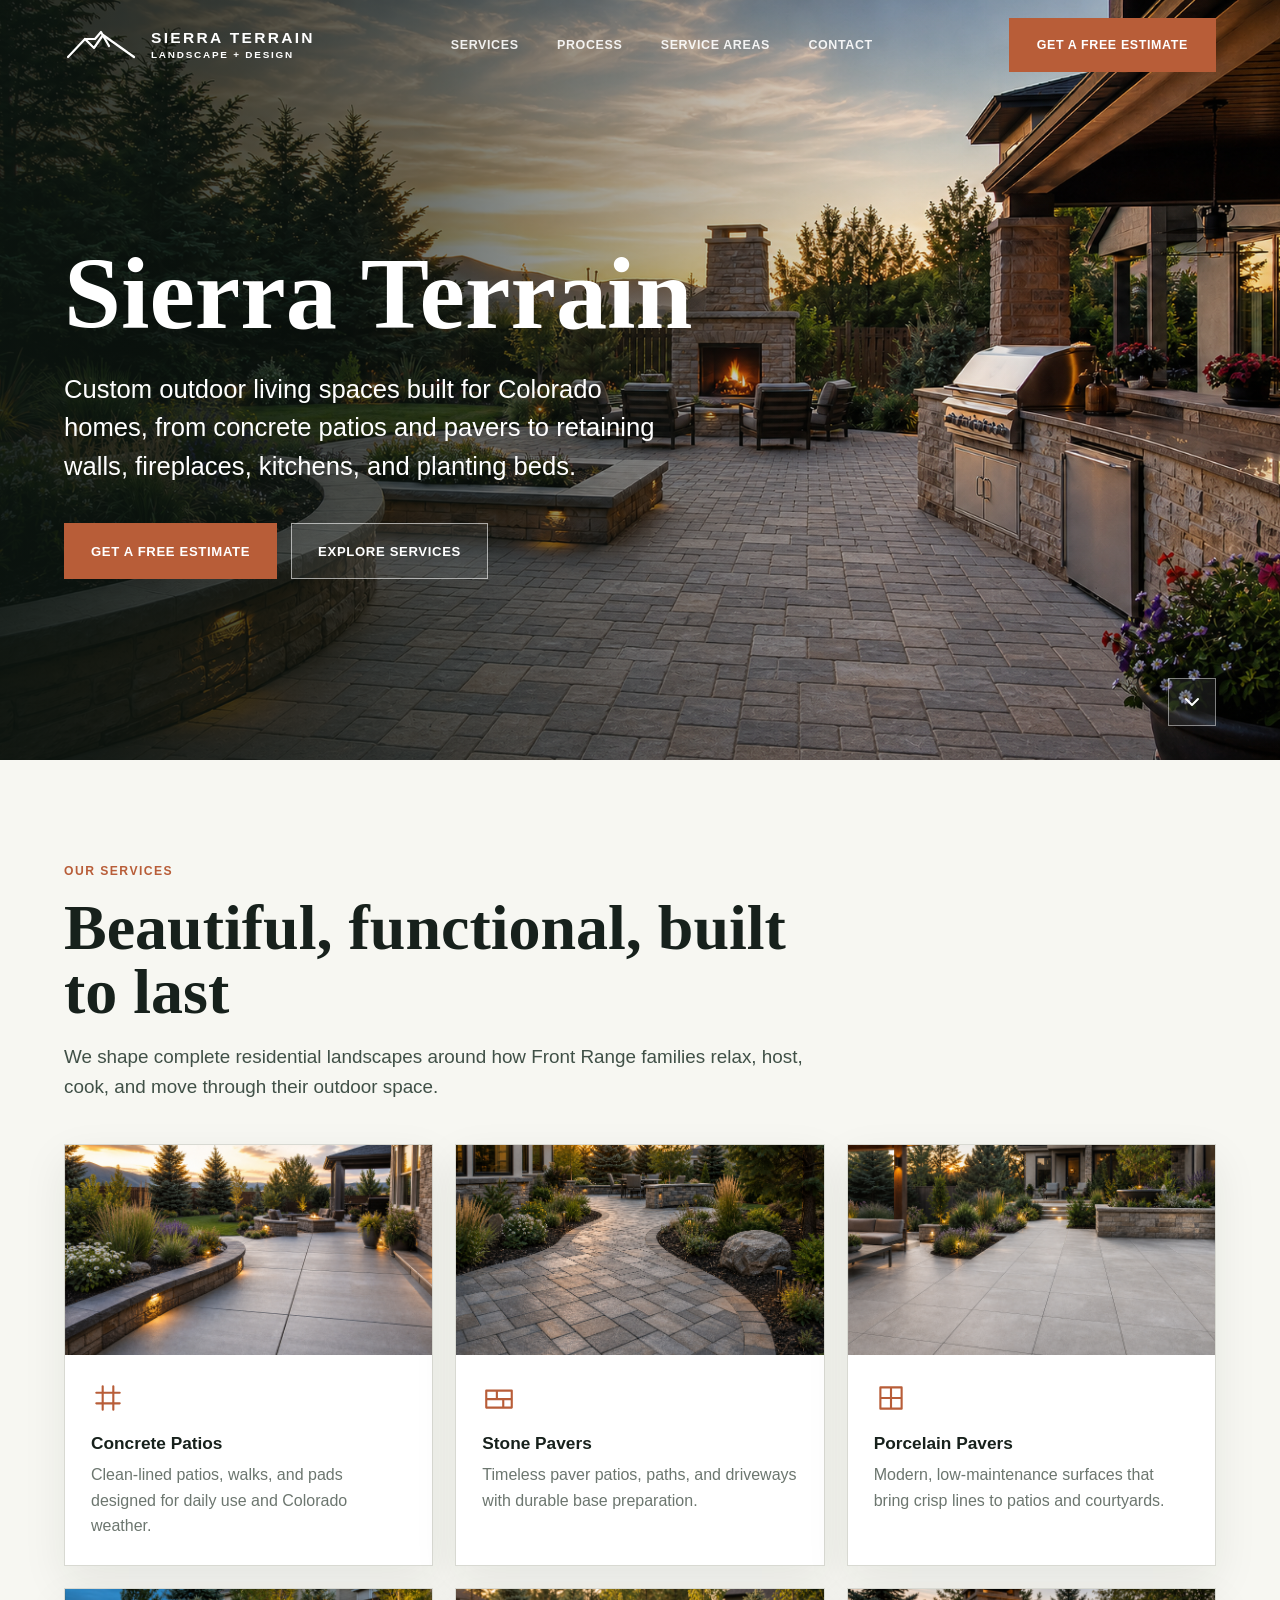
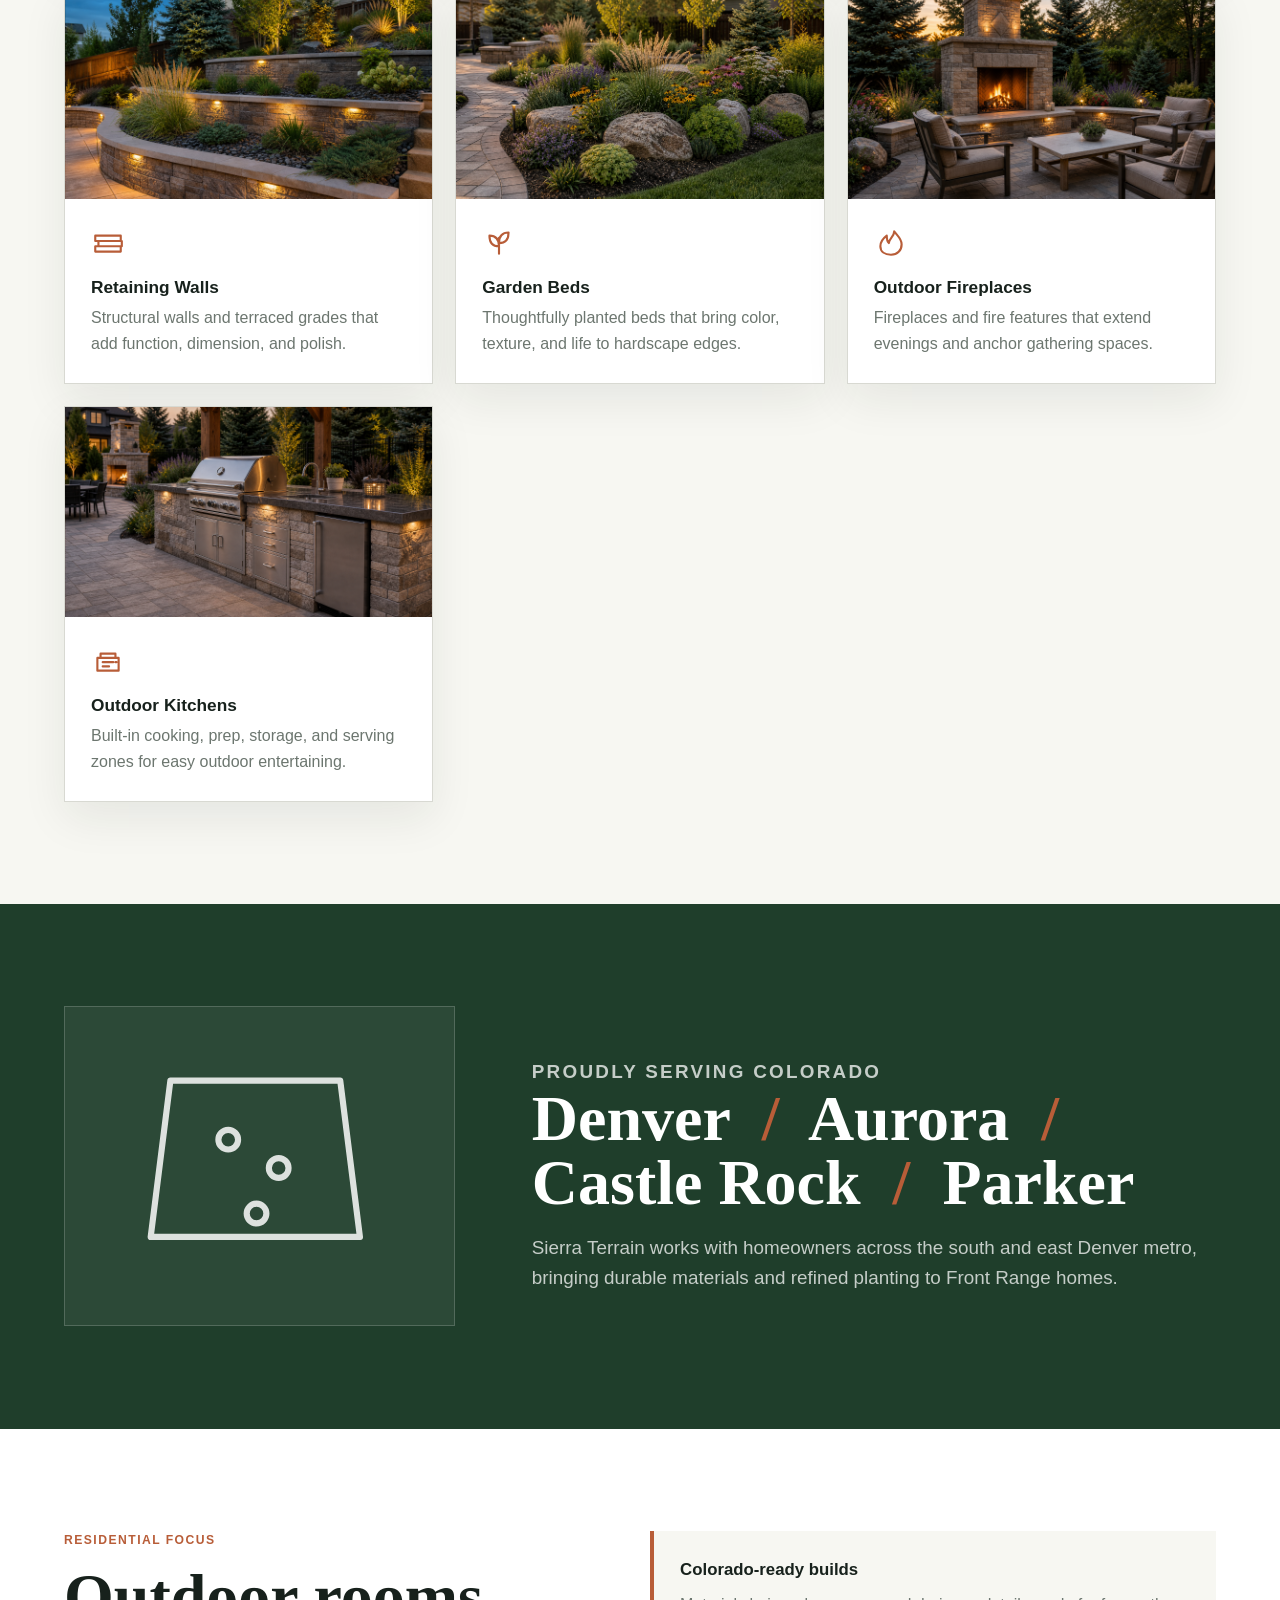
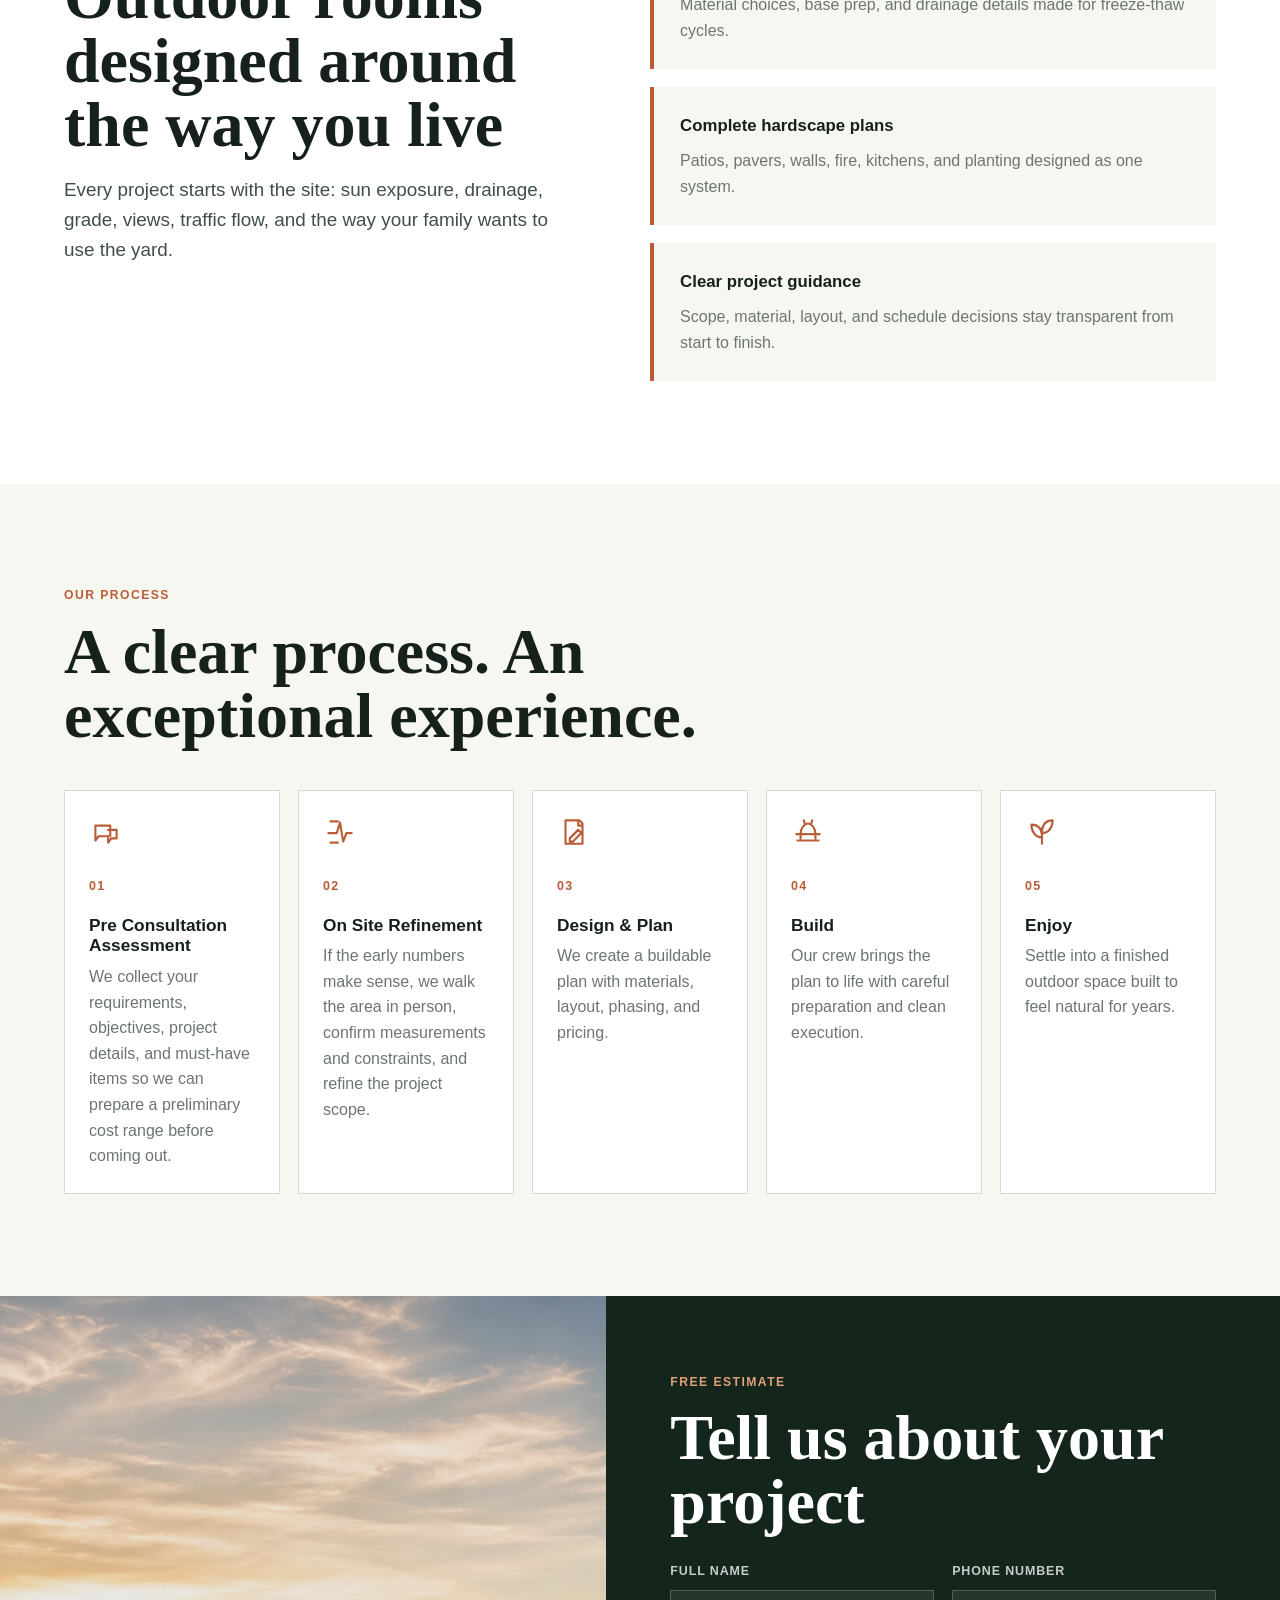
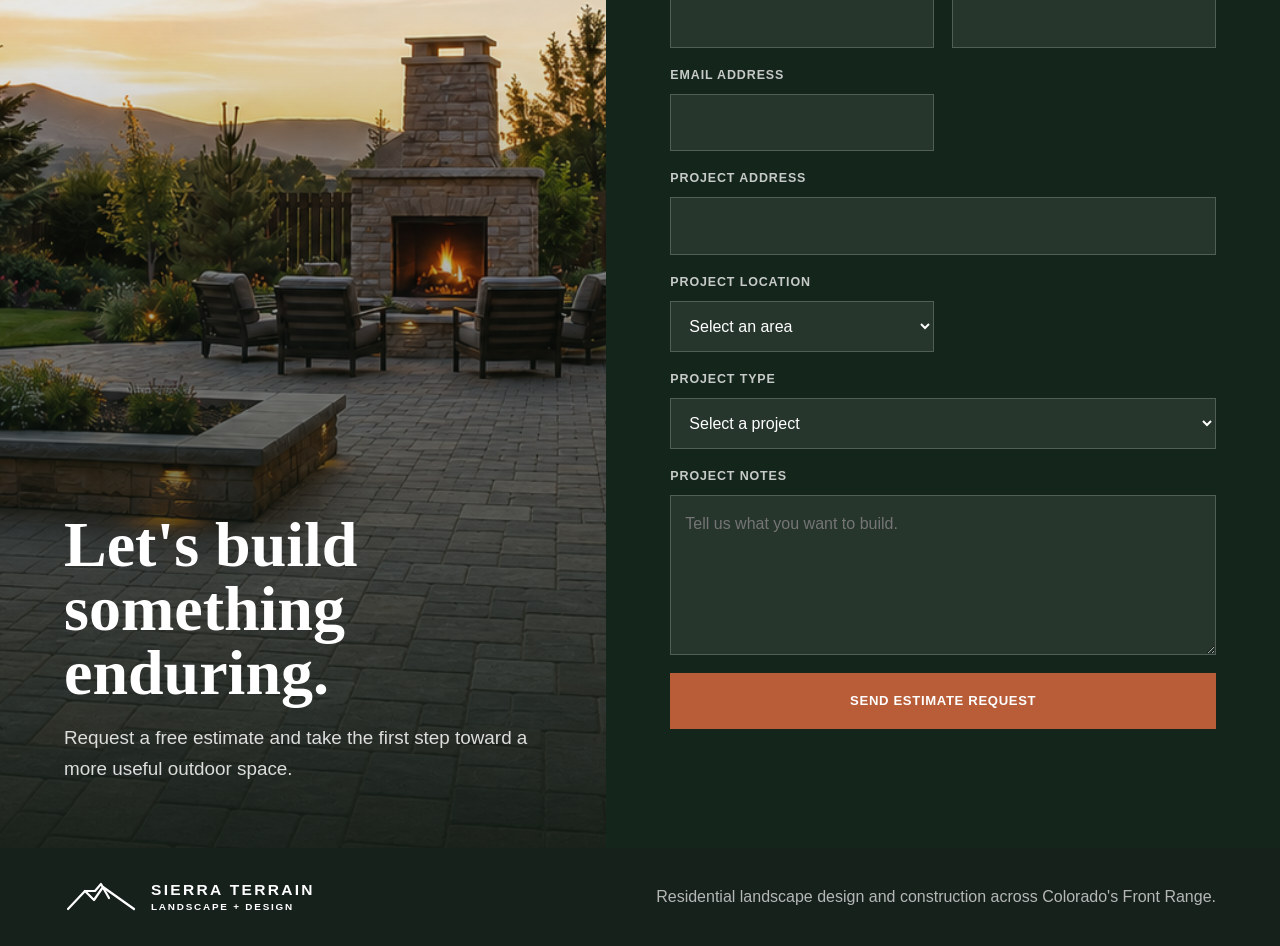
==== commit 53602ed2: "feat: add thank you overlay and project address input to estimate form" ====
--- a/index.html
+++ b/index.html
@@ -225,7 +225,7 @@
         <div class="estimate-form-wrap">
           <p class="section-label">Free estimate</p>
           <h2 id="contact-title">Tell us about your project</h2>
-          <form class="estimate-form" data-estimate-form>
+          <form class="estimate-form" data-estimate-form action="https://formspree.io/f/mpqewkqk" method="POST">
             <label>
               <span>Full name</span>
               <input name="name" type="text" autocomplete="name" required />
@@ -237,6 +237,10 @@
             <label>
               <span>Email address</span>
               <input name="email" type="email" autocomplete="email" required />
+            </label>
+            <label class="wide">
+              <span>Project address</span>
+              <input name="address" type="text" autocomplete="street-address" required />
             </label>
             <label>
               <span>Project location</span>
@@ -274,6 +278,27 @@
       </section>
     </main>
 
+    <div class="thank-you-overlay" data-thank-you-overlay hidden>
+      <div
+        class="thank-you-dialog"
+        role="dialog"
+        aria-modal="true"
+        aria-labelledby="thank-you-title"
+        aria-describedby="thank-you-copy"
+      >
+        <button class="thank-you-close" type="button" data-thank-you-close aria-label="Close thank you message">
+          Close
+        </button>
+        <p class="section-label">Request sent</p>
+        <h2 id="thank-you-title">Thank you.</h2>
+        <p id="thank-you-copy">
+          Your estimate request was sent to Sierra Terrain. We will review your project details
+          and follow up soon.
+        </p>
+        <button class="button button-primary" type="button" data-thank-you-close>Done</button>
+      </div>
+    </div>
+
     <footer class="site-footer">
       <a class="brand" href="#top" aria-label="Sierra Terrain home">
         <svg class="brand-mark" viewBox="0 0 74 38" aria-hidden="true">
--- a/styles.css
+++ b/styles.css
@@ -37,6 +37,10 @@
   overflow: hidden;
 }
 
+body.modal-open {
+  overflow: hidden;
+}
+
 a {
   color: inherit;
   text-decoration: none;
@@ -248,6 +252,12 @@
   color: #fff;
 }
 
+.button:disabled {
+  cursor: not-allowed;
+  opacity: 0.72;
+  transform: none;
+}
+
 .button-ghost {
   color: #fff;
   border-color: rgba(255, 255, 255, 0.58);
@@ -581,6 +591,77 @@
   color: rgba(255, 255, 255, 0.78);
 }
 
+.form-status.is-success {
+  color: #d7f0d4;
+}
+
+.form-status.is-error {
+  color: #ffd4c4;
+}
+
+.thank-you-overlay {
+  position: fixed;
+  z-index: 50;
+  inset: 0;
+  display: grid;
+  place-items: center;
+  padding: 24px;
+  background: rgba(10, 16, 12, 0.74);
+  backdrop-filter: blur(10px);
+}
+
+.thank-you-overlay[hidden] {
+  display: none;
+}
+
+.thank-you-dialog {
+  position: relative;
+  width: min(540px, 100%);
+  padding: clamp(30px, 5vw, 48px);
+  border: 1px solid rgba(255, 255, 255, 0.18);
+  border-radius: 8px;
+  background: var(--paper);
+  color: var(--ink);
+  box-shadow: var(--shadow);
+}
+
+.thank-you-dialog .section-label {
+  color: var(--rust);
+}
+
+.thank-you-dialog h2 {
+  margin: 8px 0 0;
+  font-family: var(--serif);
+  font-size: clamp(3rem, 8vw, 4.6rem);
+  line-height: 0.98;
+}
+
+.thank-you-dialog p:not(.section-label) {
+  margin: 18px 0 28px;
+  color: var(--ink-soft);
+}
+
+.thank-you-close {
+  position: absolute;
+  top: 14px;
+  right: 14px;
+  min-height: 40px;
+  padding: 0 14px;
+  border: 1px solid var(--line);
+  background: var(--paper-soft);
+  color: var(--ink);
+  cursor: pointer;
+  font-size: 0.72rem;
+  font-weight: 800;
+  text-transform: uppercase;
+  letter-spacing: 0.05em;
+}
+
+.thank-you-close:hover,
+.thank-you-close:focus-visible {
+  border-color: var(--rust);
+}
+
 .site-footer {
   display: flex;
   align-items: center;
